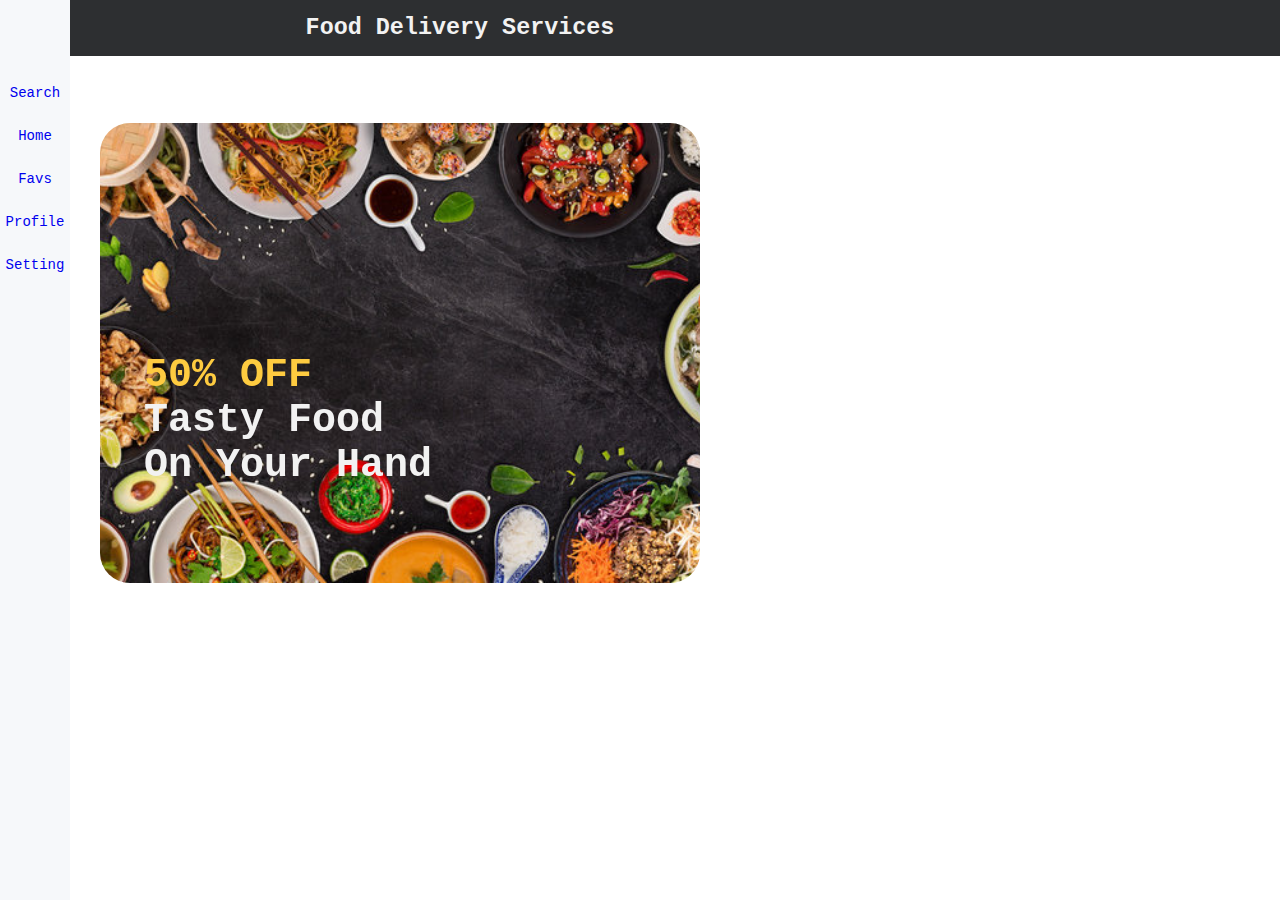
==== index.html @ 913980af "first commit" ====
<!DOCTYPE html>
<html lang="en">
<head>
    <meta charset="UTF-8">
    <meta name="viewport" content="width=device-width, initial-scale=1.0">
    <title>GoFood Mockup</title>
    <link rel="stylesheet" href="style.css">
</head>
<body>
    <!-- header -->
     <input type="checkbox" id="cart">

     <h3 class="logo">Food Delivery Services</h3>

     <!-- sidebar -->
      <div class="sidebar">
        <div class="sidebar-menu">
            <a href="#">Search</a>
        </div>
        <div class="sidebar-menu">
            <a href="#">Home</a>
        </div>
        <div class="sidebar-menu">
            <a href="#">Favs</a>
        </div>
        <div class="sidebar-menu">
            <a href="#">Profile</a>
        </div>
        <div class="sidebar-menu">
            <a href="#">Setting</a>
        </div>
      </div>

      <!-- main dashboard -->
       <div class="dashboard">
        <div class="dashboard-banner">
            <img src="img/360_F_335510693_HY7mLg3ARdLccKoXk3m66NLDpJRJh51p.jpg" alt="FoodEveryTime">
        
        <div class="banner-promo">
            <h1><span>50% OFF</span><br>
            Tasty Food <br> On Your Hand</h1>
        </div>
    </div>
       </div>
</body>
</html>
---- style.css ----
html{
    font-size: 20px;
}
:root{
    --mainColor:#f6f8fa;
    --darkBlack:#2d2f31;
    --darkGrey:#61666b;
    --grey:#d5d5d5;
    --lightGrey: #f2f2f2;
    --yellow: #fecb40;
    --red: #df113c;
}
*{
    margin: 0;
    padding: 0;
    box-sizing: border-box;
    font-family: 'Courier New', Courier, monospace;
}

body{
    width: 100%;
    height: 100%;
    color: var(--darkBlack);
    
}
p{
    font-size: 14px;
}
.logo{
    position: fixed;
    background-color: var(--darkBlack);
    color: var(--lightGrey);
    width: 100%;
    text-align: center;
    padding: 15px 420px 15px 60px;
    top:0;
    
}
.sidebar{
    position: fixed;
    top: 0;
    left: 0;
    width: 70px;
    height: 100%;
    background-color: var(--mainColor);
    padding-top: 70px;
}
.sidebar-menu{
    width: 100%;
    text-align: center;
    padding: 10px 5px;
    color: var(--darkBlack);
    
    
}
.sidebar-menu>a{
    text-decoration: none;
    font-size: 0.7rem;
}
.sidebar-menu>a:hover{
    color: #fecb40;
}
.dashboard{
    height: 100%;
    width: 100%;
    margin-left: 80px;
}
.dashboard-banner{
    width: 50%;
    height: 500px;
    position: relative;
    margin-top: 4rem;
    padding: 1rem;
    cursor: pointer;
}
.dashboard-banner>img{
    width: 100%;
    height: 100%;
    border-radius: 30px;
    object-fit: cover;
}
.banner-promo{
    position: absolute;
    color: var(--lightGrey);
    top:50%;
    left: 10%;
    font-weight: 800;
}
.banner-promo >h1>span{
    color: var(--yellow);
}
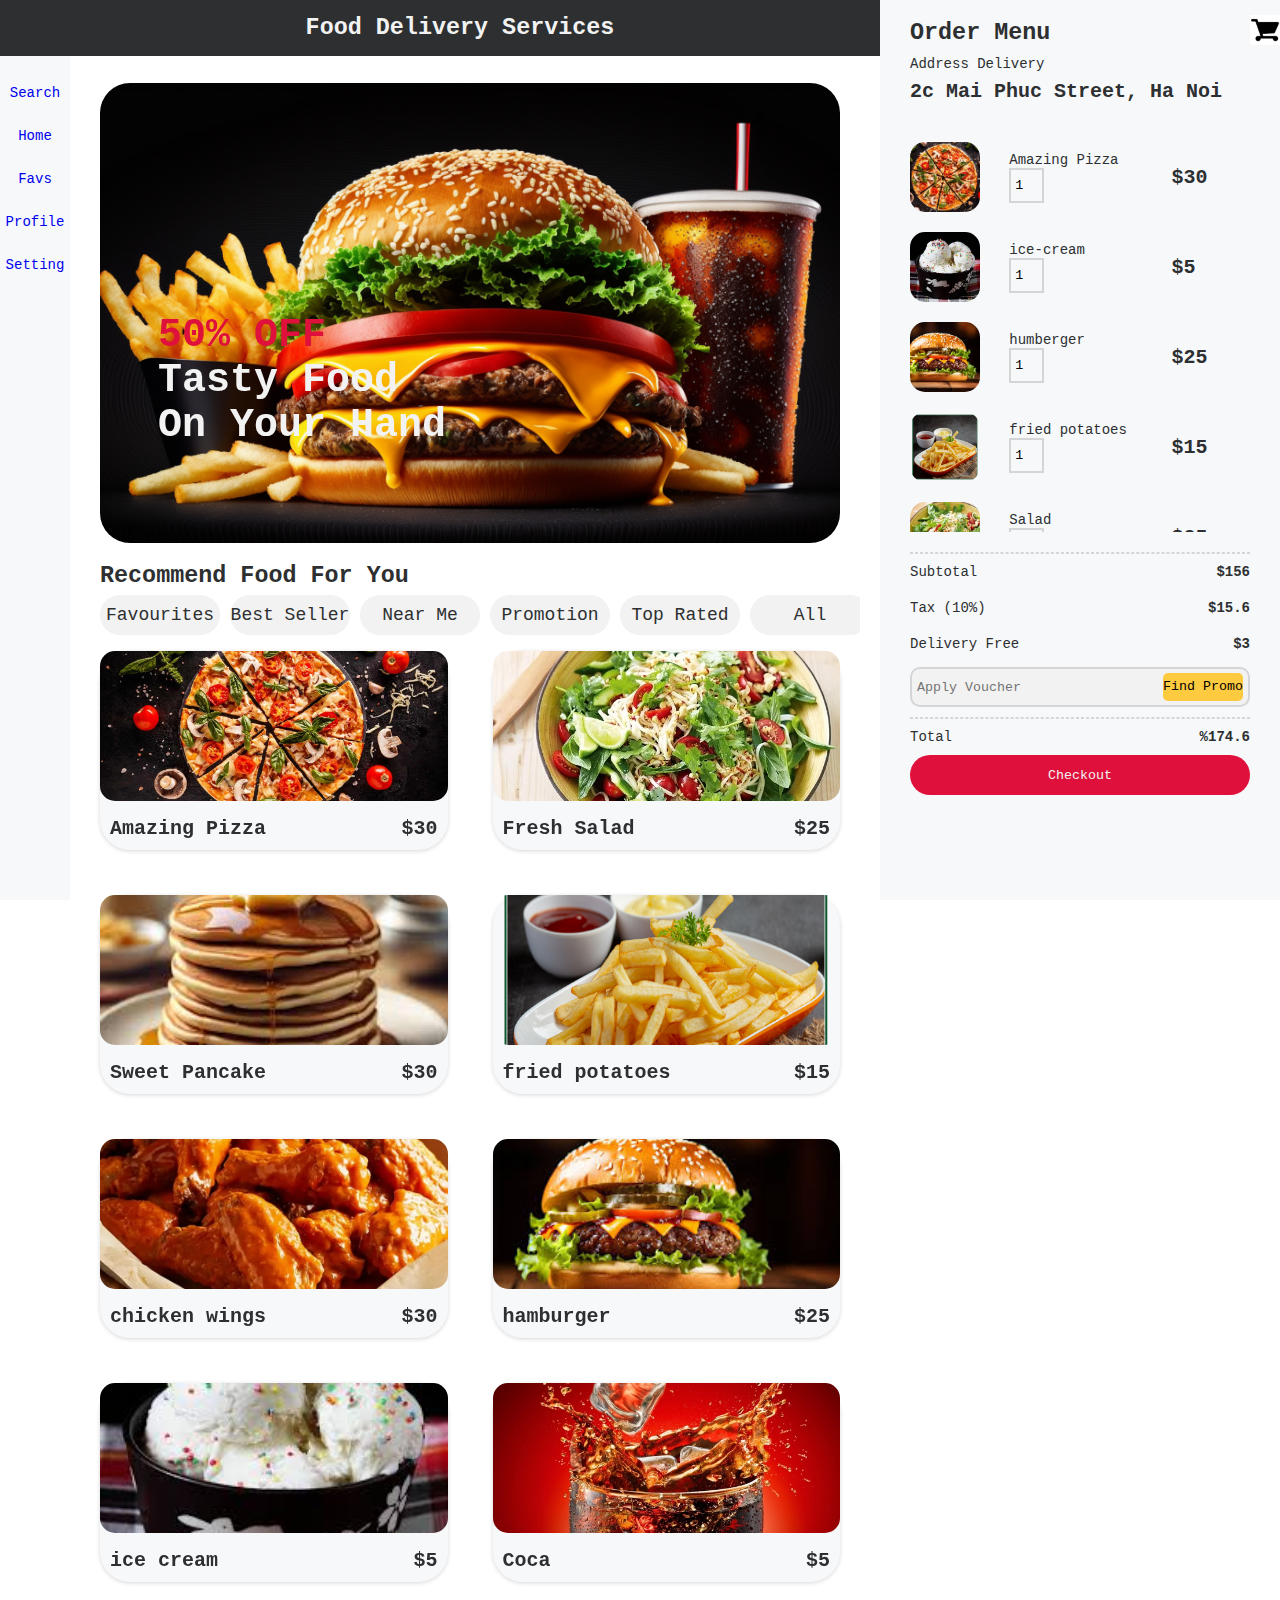
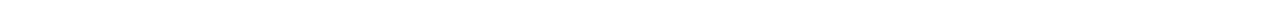
==== commit b2bf5a8b: "add home" ====
--- a/index.html
+++ b/index.html
@@ -8,7 +8,9 @@
 </head>
 <body>
     <!-- header -->
-     <input type="checkbox" id="cart">
+     <!-- <input type="checkbox" id="cart"> -->
+      <input type="checkbox" id="card">
+      <label for="card"><img id= "cart" src="img/images (1).png" alt="" ></label>
 
      <h3 class="logo">Food Delivery Services</h3>
 
@@ -34,13 +36,147 @@
       <!-- main dashboard -->
        <div class="dashboard">
         <div class="dashboard-banner">
-            <img src="img/360_F_335510693_HY7mLg3ARdLccKoXk3m66NLDpJRJh51p.jpg" alt="FoodEveryTime">
+            <img src="img/grilled-beef-burger-with-fries-cheese-tomato-generative-ai.jpg" alt="FoodEveryTime">
         
         <div class="banner-promo">
             <h1><span>50% OFF</span><br>
             Tasty Food <br> On Your Hand</h1>
         </div>
     </div>
-       </div>
+    <h3 class="dashboard-title">Recommend Food For You</h3>
+    <div class="dashboard-menu">
+        <a href="#">Favourites</a>
+        <a href="#">Best Seller</a>
+        <a href="#">Near Me</a>
+        <a href="#">Promotion</a>
+        <a href="#">Top Rated</a>
+        <a href="#">All</a>
+    </div>
+    
+    <div class="dashboard-content">
+        <div class="dashboard-cart">
+            <img class="card-img" src="img/pizza-thumbnail.jpg" alt="pizza-thumbnail">
+            <div class="card-detail">
+                <h4>Amazing Pizza<span>$30</span></h4>
+            </div>
+        </div>
+        <div class="dashboard-cart">
+            <img class="card-img" src="img/salad.webp" alt="salad">
+            <div class="card-detail">
+                <h4>Fresh Salad<span>$25</span></h4>
+            </div>
+        </div>
+        <div class="dashboard-cart">
+            <img class="card-img" src="img/Pancake.jpg" alt="Pancake">
+            <div class="card-detail">
+                <h4>Sweet Pancake<span>$30</span></h4>
+            </div>
+        </div>
+        <div class="dashboard-cart">
+            <img class="card-img" src="img/khoai-tay-chien.png" alt="fried potatoes">
+            <div class="card-detail">
+                <h4>fried potatoes<span>$15</span></h4>
+            </div>
+        </div>
+        <div class="dashboard-cart">
+            <img class="card-img" src="img/Franks RedHot Air Fryer Buffalo Ranch Chicken Wings-1376x774.webp" alt="chicken wings">
+            <div class="card-detail">
+                <h4>chicken wings<span>$30</span></h4>
+            </div>
+        </div>
+        <div class="dashboard-cart">
+            <img class="card-img" src="img/humberger.jpg" alt="hamburger">
+            <div class="card-detail">
+                <h4>hamburger<span>$25</span></h4>
+            </div>
+        </div>
+        <div class="dashboard-cart">
+            <img class="card-img" src="img/ice-cream.jpg" alt="ice cream">
+            <div class="card-detail">
+                <h4>ice cream<span>$5</span></h4>
+            </div>
+        </div>
+        <div class="dashboard-cart">
+            <img class="card-img" src="img/coca3-1455639387726.webp" alt="coca">
+            <div class="card-detail">
+                <h4>Coca<span>$5</span></h4>
+            </div>
+        </div>
+        
+        </div>
+    </div>
+    <div class="dashboard-order">
+        
+        <h3>Order Menu</h3>
+        
+        <div class="order-address">
+            <p>Address Delivery</p>
+            <h4>2c Mai Phuc Street, Ha Noi</h4>
+        </div>
+        <div class="order-wrapper">
+            <div class="order-card">
+                <img class="order-img" src="img/pizza-thumbnail.jpg" alt="">
+            <div class="order-detail">
+                <p>Amazing Pizza</p>
+                <input type="number" value="1">
+            </div>
+            <h4 class="order-price">$30</h4>
+            </div>
+            
+            <div class="order-card">
+                <img class="order-img" src="img/ice-cream.jpg" alt="">
+            
+            <div class="order-detail">
+                <p>ice-cream</p>
+                <input type="number" value="1">
+            </div>
+            <h4 class="order-price">$5</h4>
+        </div>
+            <div class="order-card">
+                <img class="order-img" src="img/humberger.jpg" alt="">
+            
+            <div class="order-detail">
+                <p>humberger</p>
+                <input type="number" value="1">
+            </div>
+            <h4 class="order-price">$25</h4>
+        </div>
+            <div class="order-card">
+                <img class="order-img" src="img/khoai-tay-chien.png" alt="">
+            
+            <div class="order-detail">
+                <p>fried potatoes</p>
+                <input type="number" value="1">
+            </div>
+            <h4 class="order-price">$15</h4>
+        </div>
+            <div class="order-card">
+                <img class="order-img" src="img/salad.webp" alt="">
+            
+            <div class="order-detail">
+                <p>Salad</p>
+                <input type="number" value="1">
+            </div>
+            <h4 class="order-price">$25</h4>
+        </div>
+        </div>
+        <hr class="divider">
+        <div class="order-total">
+            <p>Subtotal <span>$156</span></p>
+            <p>Tax (10%) <span>$15.6</span></p>
+            <p>Delivery Free <span>$3</span></p>
+
+            <div class="order-promo">
+                <input class="input-promo" type="text" placeholder="Apply Voucher">
+                <button class="button-promo">Find Promo</button>
+            </div>
+            <hr class="divider">
+            <p>Total <span>%174.6</span></p>
+        </div>
+        <button class="checkout">
+            Checkout
+        </button>
+    </div>
+
 </body>
 </html>
--- a/style.css
+++ b/style.css
@@ -19,9 +19,8 @@
 
 body{
     width: 100%;
-    height: 100%;
+    height: auto;
     color: var(--darkBlack);
-    
 }
 p{
     font-size: 14px;
@@ -33,6 +32,7 @@
     width: 100%;
     text-align: center;
     padding: 15px 420px 15px 60px;
+    z-index: 2;
     top:0;
     
 }
@@ -64,12 +64,13 @@
     height: 100%;
     width: 100%;
     margin-left: 80px;
+    padding-right: 500px;
 }
 .dashboard-banner{
-    width: 50%;
+    width: 100%;
     height: 500px;
     position: relative;
-    margin-top: 4rem;
+    margin-top: 2rem;
     padding: 1rem;
     cursor: pointer;
 }
@@ -87,5 +88,182 @@
     font-weight: 800;
 }
 .banner-promo >h1>span{
+    color: var(--red);
+}
+.dashboard-title{
+    padding: 0 1rem;
+}
+.dashboard-menu{
+    display: flex;
+    gap: 10px;
+    padding: 0.3rem 1rem;
+    overflow-x: auto;
+}
+.dashboard-menu > a{
+    text-decoration: none;
+    text-align: center;
+    border-radius: 20px;
+    min-width: 120px;
+    padding: 0.5rem 0;
+    font-size: 0.9rem;
+    color: var(--darkBlack);
+    background-color: var(--lightGrey);
+}
+.dashboard-menu > a:hover{
+    background-color: var(--red);
+    color: var(--lightGrey);
+}
+.dashboard-content{
+    display: grid;
+    grid-template-columns: repeat(auto-fit,minmax(250px,1fr));
+    gap:45px;
+    padding: 0.5rem 1rem 1rem 1rem;
+}
+.dashboard-cart{
+    background-color: var(--mainColor);
+    box-shadow: rgba(0, 0, 0,0.16) 0px 1px 4px;
+    position: relative;
+    border-radius: 30px;
+    cursor: pointer;
+}
+.card-img{
+    width: 100%;
+    height: 150px;
+    object-fit: cover;
+    border-radius: 15px;
+}
+.card-detail{
+    padding: 10px;
+}
+.card-detail >h4>span{
+    float: right;
+}
+.dashboard-order{
+    width: 400px;
+    min-height: 100%;
+    position: fixed;
+    top: 0;
+    right: 0;
+    padding: 0.5rem 1.5rem;
+    background-color: var(--mainColor);
+    z-index: 3;
+    overflow: auto;
+}
+.dashboard-order>img{
+    width: 30px;
+    float: right;
+}
+.dashboard-order>h3{
+    padding: 10px 0;
+}
+.order-address>h4{
+    line-height: 2;
+}
+
+.order-wrapper{
+    height: 400px;
+    width: 100%;
+    overflow-y: scroll;
+    margin: 20px 0;
+}
+
+.order-card{
+    display: grid;
+    grid-template-columns: 0.6fr 1fr 0.5fr;
+    padding: 10px 0;
+    gap: 5px;
+    align-items: center;
+}
+.order-img{
+    width: 70px;
+    height: 70px;
+    object-fit: cover;
+    border-radius: 15px;
+}
+.order-detail>input{
+    width: 35px;
+    height: 35px;
+    text-align: center;
+    border: 2px solid var(--grey);
+    background-color: transparent;
+}
+.divider{
+    width: 100%;
+    border: 1px dashed var(--grey);
+}
+.order-total>p{
+    padding: 10px 0;
+}
+.order-total>p>span{
+    float: right;
+    font-weight: 600;
+}
+.order-promo{
+    display: flex;
+    justify-content: space-between;
+    align-items: center;
+    background-color: var(--lightGrey);
+    border: 2px solid var(--grey);
+    border-radius: 10px;
+    height: 40px;
+    padding: 0 5px;
+    margin: 5px 0 10px 0;
+}
+.input-promo{
+    height: 100%;
+    width: 70%;
+    background-color: transparent;
+    border: none;
+}
+.button-promo{
+    background-color: var(--yellow);
+    height: 80%;
+    border-radius: 5px;
+    cursor: pointer;
+    border: none;
+}
+.button-promo:hover{
+    color: var(--darkGrey);
+}
+.checkout{
+    width: 100%;
+    height: 40px;
+    text-align: center;
+    background-color: var(--red);
+    border: none;
+    border-radius: 20px;
+    color: var(--lightGrey);
+    cursor: pointer;
+}
+.checkout:hover{
     color: var(--yellow);
 }
+#cart{
+    z-index: 4;
+    position: fixed;
+    width: 30px;
+    right: 0;
+    top: 15px;
+    cursor: pointer;
+}
+#card:checked ~ .dashboard-order {
+    display: none;
+}
+
+#card:checked ~ .dashboard {
+    padding-right: 20px;
+}
+
+#card:checked ~ logo{
+    padding-right: 0px;
+    
+}
+@media screen and (max-width: 680px){
+    .dashboard{
+        padding-right: 0;
+    }
+    .dashboard-order{
+        width: 100%;
+        left: 0;
+    }    
+}
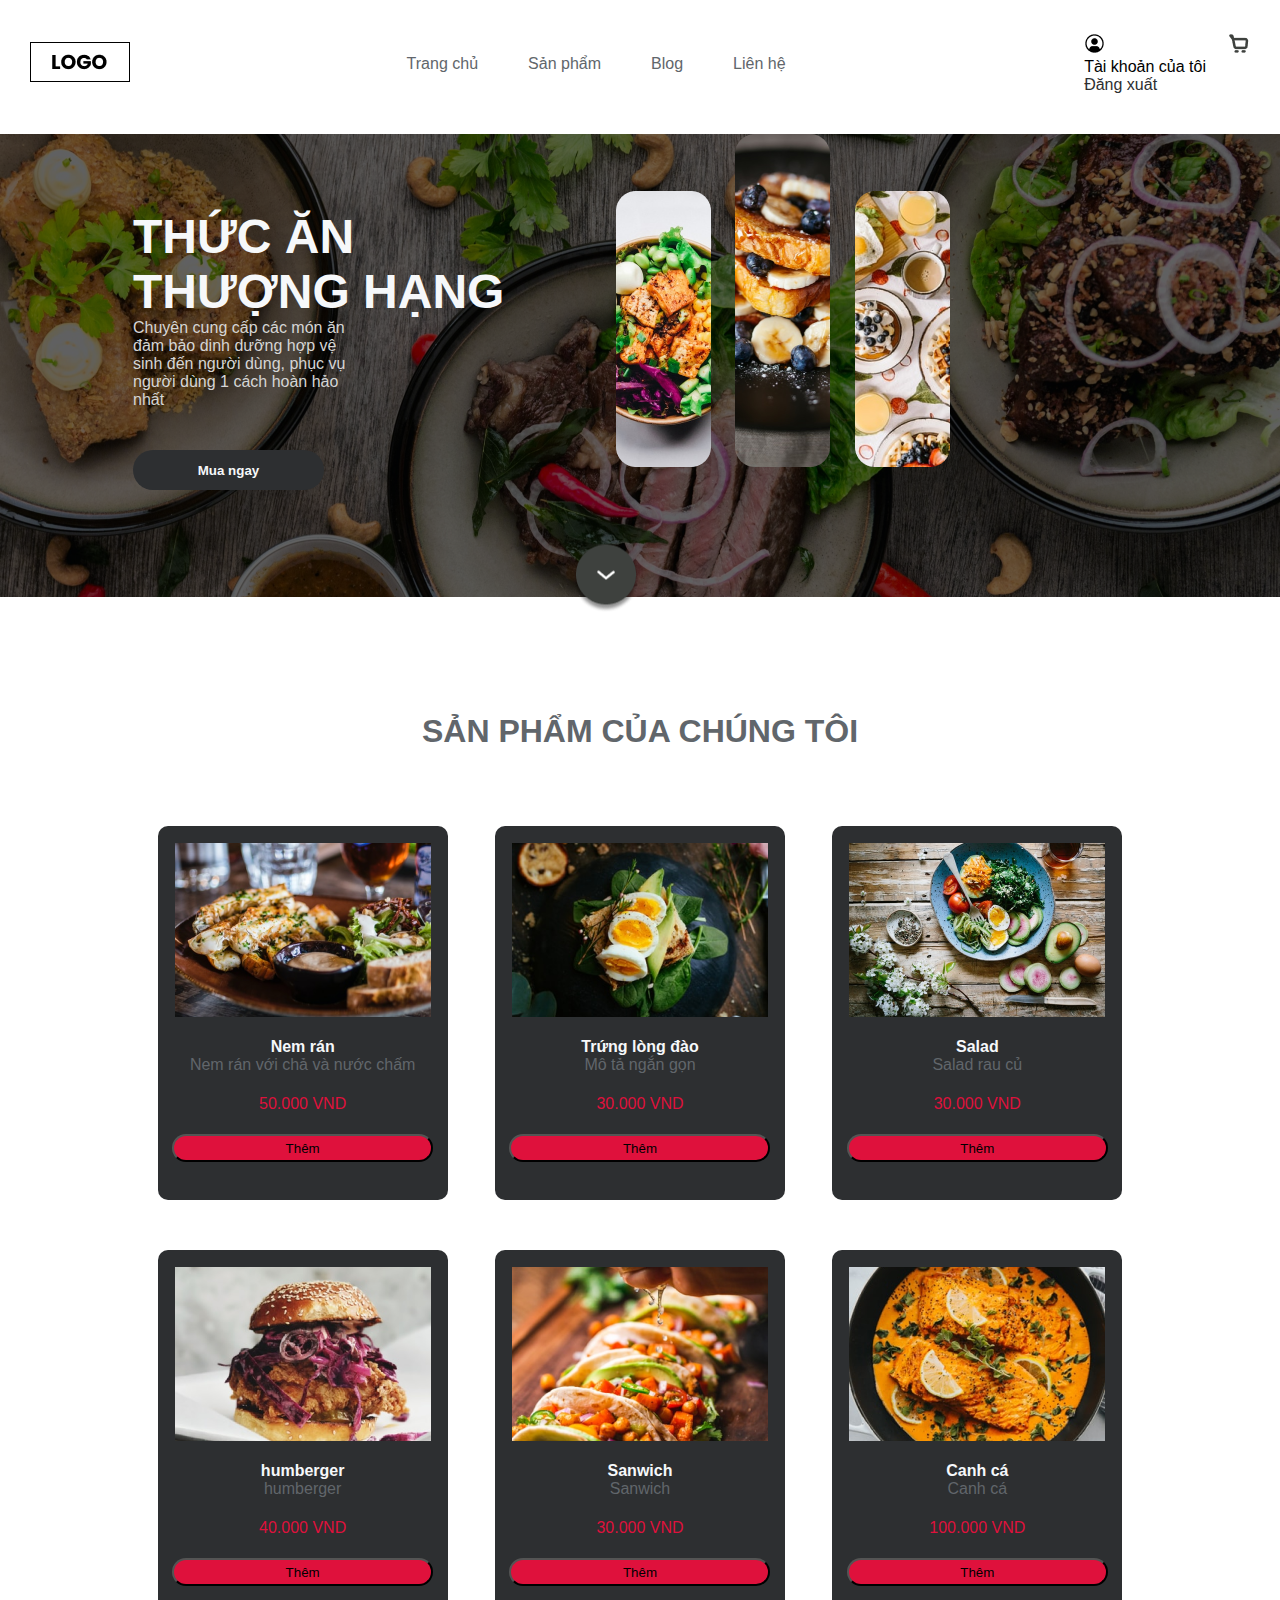
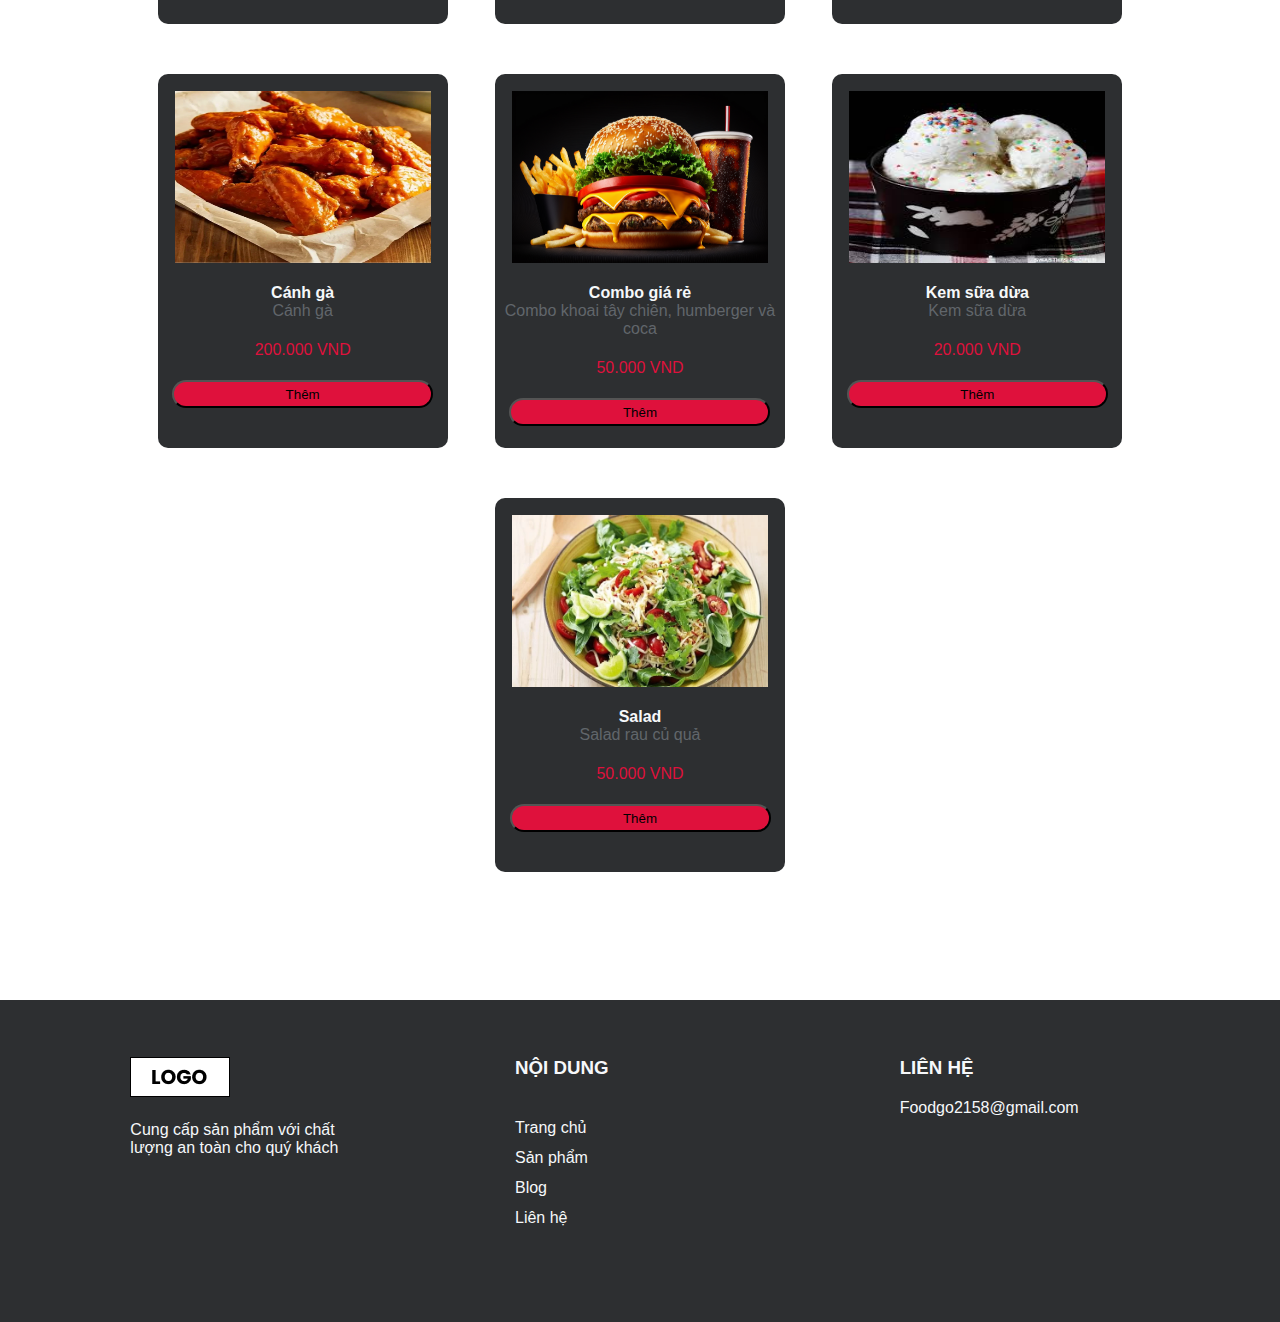
==== commit 94771af9: "edit" ====
--- a/index.html
+++ b/index.html
@@ -4,179 +4,187 @@
     <meta charset="UTF-8">
     <meta name="viewport" content="width=device-width, initial-scale=1.0">
     <title>GoFood Mockup</title>
+    <!-- <link rel="stylesheet" href="font/fontawesome-free-6.6.0-desktop/metadata/icon-families.json"> -->
+    <link rel="stylesheet">
     <link rel="stylesheet" href="style.css">
 </head>
 <body>
-    <!-- header -->
-     <!-- <input type="checkbox" id="cart"> -->
-      <input type="checkbox" id="card">
-      <label for="card"><img id= "cart" src="img/images (1).png" alt="" ></label>
-
-     <h3 class="logo">Food Delivery Services</h3>
-
-     <!-- sidebar -->
-      <div class="sidebar">
-        <div class="sidebar-menu">
-            <a href="#">Search</a>
+    <div id="wrapper">
+        <div id="header"> 
+            <a href="index.html" class="logo">
+                <img src="img/assets/logo.png" alt="logo">
+            </a>
+            <div id="menu">
+                <div class="item">
+                    <a href="index.html">Trang chủ</a>
+                </div>
+                <div class="item">
+                    <a href="">Sản phẩm</a>
+                </div>
+                <div class="item">
+                    <a href="">Blog</a>
+                </div>
+                <div class="item">
+                    <a href="">Liên hệ</a>
+                </div>
+            </div>
+            <div id="actions">
+                <div class="item">
+                    
+                    <img src="img/assets/user.png" alt="" id="tk">
+                    <ul id="list_acc" class="list_acc">
+                        <li class="title_account">
+                            <p>
+                                Tài khoản của tôi
+                            </p>
+                        </li> 
+                        <li class="title_account">
+                            <a style="text-decoration:none" href="../html/login.html">
+                                Đăng xuất
+                            </a>
+                        </li>
+                 </ul>
+                </div>
+                <div class="item">
+                    <img src="img/assets/cart.png" alt="">
+                </div>
+            </div>
         </div>
-        <div class="sidebar-menu">
-            <a href="#">Home</a>
+        <div id="banner">
+            <div class="box-left">
+                <h2>
+                    <span>THỨC ĂN</span>
+                    <br>
+                    <span>THƯỢNG HẠNG</span>
+                </h2>
+                <p>Chuyên cung cấp các món ăn đảm bảo dinh dưỡng hợp vệ sinh đến người dùng, 
+                    phục vụ người dùng 1 cách hoàn hảo nhất</p>
+                <button value="mua">Mua ngay</button>
+            </div>
+            <div class="box-right">
+                <img src="img/assets/img_1.png" alt="">
+                <img src="img/assets/img_2.png" alt="">
+                <img src="img/assets/img_3.png" alt="">
+            </div>
+            <div class="to-bottom">
+                <a href="#wp-products">
+                    <img src="img/assets/to_bottom.png" alt="">
+                </a>
+            </div>
         </div>
-        <div class="sidebar-menu">
-            <a href="#">Favs</a>
+        <div id="wp-products">
+            <h2>SẢN PHẨM CỦA CHÚNG TÔI</h2>
+            <ul id="list-products">
+                <div class="item">
+                    <img src="img/assets/product_1.png" alt="Nem rán">
+                
+                    <div class="name">Nem rán</div>
+                    <div class="desc">Nem rán với chả và nước chấm</div>
+                    <div class="price">50.000 VND</div>
+                    <button value="them">Thêm</button>
+                </div>
+                <div class="item">
+                    <img src="img/assets/product_2.png" alt="Trứng lòng đào">
+                
+                    <div class="name">Trứng lòng đào</div>
+                    <div class="desc">Mô tả ngắn gọn</div>
+                    <div class="price">30.000 VND</div>
+                    <button value="them">Thêm</button>
+                </div>
+                <div class="item">
+                    <img src="img/assets/product_3.png" alt="Salad">
+                
+                    <div class="name">Salad</div>
+                    <div class="desc">Salad rau củ</div>
+                    <div class="price">30.000 VND</div>
+                    <button value="them">Thêm</button>
+                </div>
+                <div class="item">
+                    <img src="img/assets/product_4.png" alt="humberger">
+                
+                    <div class="name">humberger</div>
+                    <div class="desc">humberger</div>
+                    <div class="price">40.000 VND</div>
+                    <button value="them">Thêm</button>
+                </div>
+                <div class="item">
+                    <img src="img/assets/product_5.png" alt="Sanwich">
+                
+                    <div class="name">Sanwich</div>
+                    <div class="desc">Sanwich</div>
+                    <div class="price">30.000 VND</div>
+                    <button value="them">Thêm</button>
+                </div>
+                <div class="item">
+                    <img src="img/assets/product_6.png" alt="Canh cá">
+                
+                    <div class="name">Canh cá</div>
+                    <div class="desc">Canh cá</div>
+                    <div class="price">100.000 VND</div>
+                    <button value="them">Thêm</button>
+                </div>
+                <div class="item">
+                    <img src="img/Franks RedHot Air Fryer Buffalo Ranch Chicken Wings-1376x774.webp" alt="Cánh gà" style="width: 256px; height: 172px;">
+                
+                    <div class="name">Cánh gà</div>
+                    <div class="desc">Cánh gà</div>
+                    <div class="price">200.000 VND</div>
+                    <button value="them">Thêm</button>
+                </div>
+                <div class="item">
+                    <img src="img/grilled-beef-burger-with-fries-cheese-tomato-generative-ai.jpg" alt="Combo giá rẻ" style="width: 256px; height: 172px;">
+                
+                    <div class="name">Combo giá rẻ</div>
+                    <div class="desc">Combo khoai tây chiên, humberger và coca</div>
+                    <div class="price">50.000 VND</div>
+                    <button value="them">Thêm</button>
+                </div>
+                <div class="item">
+                    <img src="img/ice-cream.jpg" alt="" style="width: 256px; height: 172px;">
+                
+                    <div class="name">Kem sữa dừa</div>
+                    <div class="desc">Kem sữa dừa</div>
+                    <div class="price">20.000 VND</div>
+                    <button value="them">Thêm</button>
+                </div>
+                <div class="item">
+                    <img src="img/salad.webp" alt="" style="width: 256px; height: 172px;">
+                
+                    <div class="name">Salad</div>
+                    <div class="desc">Salad rau củ quả</div>
+                    <div class="price">50.000 VND</div>
+                    <button value="them">Thêm</button>
+                </div>
+            </ul>
         </div>
-        <div class="sidebar-menu">
-            <a href="#">Profile</a>
+        <div class="footer">
+            <div class="box">
+                <img src="img/assets/logo.png" alt="">
+                <p>Cung cấp sản phẩm với chất lượng an toàn cho quý khách</p>
+            </div>
+        <div class="box">
+            <h3>NỘI DUNG</h3>
+            <ul class="quick-mneu">
+                <div class="item">
+                    <a href="">Trang chủ</a>
+                </div>
+                <div class="item">
+                    <a href="">Sản phẩm</a>
+                </div>
+                <div class="item">
+                    <a href="">Blog</a>
+                </div>
+                <div class="item">
+                    <a href="">Liên hệ</a>
+                </div>
+            </ul>
         </div>
-        <div class="sidebar-menu">
-            <a href="#">Setting</a>
-        </div>
-      </div>
-
-      <!-- main dashboard -->
-       <div class="dashboard">
-        <div class="dashboard-banner">
-            <img src="img/grilled-beef-burger-with-fries-cheese-tomato-generative-ai.jpg" alt="FoodEveryTime">
-        
-        <div class="banner-promo">
-            <h1><span>50% OFF</span><br>
-            Tasty Food <br> On Your Hand</h1>
+        <div class="box">
+            <h3>LIÊN HỆ</h3>
+            <p>Foodgo2158@gmail.com</p>
         </div>
     </div>
-    <h3 class="dashboard-title">Recommend Food For You</h3>
-    <div class="dashboard-menu">
-        <a href="#">Favourites</a>
-        <a href="#">Best Seller</a>
-        <a href="#">Near Me</a>
-        <a href="#">Promotion</a>
-        <a href="#">Top Rated</a>
-        <a href="#">All</a>
     </div>
-    
-    <div class="dashboard-content">
-        <div class="dashboard-cart">
-            <img class="card-img" src="img/pizza-thumbnail.jpg" alt="pizza-thumbnail">
-            <div class="card-detail">
-                <h4>Amazing Pizza<span>$30</span></h4>
-            </div>
-        </div>
-        <div class="dashboard-cart">
-            <img class="card-img" src="img/salad.webp" alt="salad">
-            <div class="card-detail">
-                <h4>Fresh Salad<span>$25</span></h4>
-            </div>
-        </div>
-        <div class="dashboard-cart">
-            <img class="card-img" src="img/Pancake.jpg" alt="Pancake">
-            <div class="card-detail">
-                <h4>Sweet Pancake<span>$30</span></h4>
-            </div>
-        </div>
-        <div class="dashboard-cart">
-            <img class="card-img" src="img/khoai-tay-chien.png" alt="fried potatoes">
-            <div class="card-detail">
-                <h4>fried potatoes<span>$15</span></h4>
-            </div>
-        </div>
-        <div class="dashboard-cart">
-            <img class="card-img" src="img/Franks RedHot Air Fryer Buffalo Ranch Chicken Wings-1376x774.webp" alt="chicken wings">
-            <div class="card-detail">
-                <h4>chicken wings<span>$30</span></h4>
-            </div>
-        </div>
-        <div class="dashboard-cart">
-            <img class="card-img" src="img/humberger.jpg" alt="hamburger">
-            <div class="card-detail">
-                <h4>hamburger<span>$25</span></h4>
-            </div>
-        </div>
-        <div class="dashboard-cart">
-            <img class="card-img" src="img/ice-cream.jpg" alt="ice cream">
-            <div class="card-detail">
-                <h4>ice cream<span>$5</span></h4>
-            </div>
-        </div>
-        <div class="dashboard-cart">
-            <img class="card-img" src="img/coca3-1455639387726.webp" alt="coca">
-            <div class="card-detail">
-                <h4>Coca<span>$5</span></h4>
-            </div>
-        </div>
-        
-        </div>
-    </div>
-    <div class="dashboard-order">
-        
-        <h3>Order Menu</h3>
-        
-        <div class="order-address">
-            <p>Address Delivery</p>
-            <h4>2c Mai Phuc Street, Ha Noi</h4>
-        </div>
-        <div class="order-wrapper">
-            <div class="order-card">
-                <img class="order-img" src="img/pizza-thumbnail.jpg" alt="">
-            <div class="order-detail">
-                <p>Amazing Pizza</p>
-                <input type="number" value="1">
-            </div>
-            <h4 class="order-price">$30</h4>
-            </div>
-            
-            <div class="order-card">
-                <img class="order-img" src="img/ice-cream.jpg" alt="">
-            
-            <div class="order-detail">
-                <p>ice-cream</p>
-                <input type="number" value="1">
-            </div>
-            <h4 class="order-price">$5</h4>
-        </div>
-            <div class="order-card">
-                <img class="order-img" src="img/humberger.jpg" alt="">
-            
-            <div class="order-detail">
-                <p>humberger</p>
-                <input type="number" value="1">
-            </div>
-            <h4 class="order-price">$25</h4>
-        </div>
-            <div class="order-card">
-                <img class="order-img" src="img/khoai-tay-chien.png" alt="">
-            
-            <div class="order-detail">
-                <p>fried potatoes</p>
-                <input type="number" value="1">
-            </div>
-            <h4 class="order-price">$15</h4>
-        </div>
-            <div class="order-card">
-                <img class="order-img" src="img/salad.webp" alt="">
-            
-            <div class="order-detail">
-                <p>Salad</p>
-                <input type="number" value="1">
-            </div>
-            <h4 class="order-price">$25</h4>
-        </div>
-        </div>
-        <hr class="divider">
-        <div class="order-total">
-            <p>Subtotal <span>$156</span></p>
-            <p>Tax (10%) <span>$15.6</span></p>
-            <p>Delivery Free <span>$3</span></p>
-
-            <div class="order-promo">
-                <input class="input-promo" type="text" placeholder="Apply Voucher">
-                <button class="button-promo">Find Promo</button>
-            </div>
-            <hr class="divider">
-            <p>Total <span>%174.6</span></p>
-        </div>
-        <button class="checkout">
-            Checkout
-        </button>
-    </div>
-
+    <script src="trangchu.js"></script>
 </body>
 </html>
--- a/style.css
+++ b/style.css
@@ -1,6 +1,4 @@
-html{
-    font-size: 20px;
-}
+
 :root{
     --mainColor:#f6f8fa;
     --darkBlack:#2d2f31;
@@ -11,259 +9,183 @@
     --red: #df113c;
 }
 *{
+    padding: 0;
     margin: 0;
-    padding: 0;
     box-sizing: border-box;
-    font-family: 'Courier New', Courier, monospace;
+    font-family: Verdana, Geneva, Tahoma, sans-serif;
+    cursor: pointer;
+}
+#wrapper{
+    /* kích thước màn hình là 1280 * 720 */
+    width: 100%;
+    height: 100vh;
+}
+#header{
+    width: 100%;
+    display: flex;
+    padding: 0px 30px;
+    margin-top: 33px;
+    justify-content: space-between;
+    align-items: center;
+}
+#menu{
+    display: flex;
+}
+#menu .item{
+    margin: 0px 25px;
+}
+#menu .item>a{
+    color: var(--darkGrey);
+    text-decoration: none;
 }
 
-body{
-    width: 100%;
-    height: auto;
+#actions{
+    display: flex;
+}
+#actions .item{
+    margin-left: 22px;
+}
+#actions .item li{
+    list-style: none;
+    z-index: 3;
+}
+#actions .item li>a{
+    text-decoration: none;
     color: var(--darkBlack);
+
 }
-p{
-    font-size: 14px;
-}
-.logo{
-    position: fixed;
-    background-color: var(--darkBlack);
-    color: var(--lightGrey);
-    width: 100%;
-    text-align: center;
-    padding: 15px 420px 15px 60px;
-    z-index: 2;
-    top:0;
-    
-}
-.sidebar{
-    position: fixed;
-    top: 0;
-    left: 0;
-    width: 70px;
-    height: 100%;
-    background-color: var(--mainColor);
-    padding-top: 70px;
-}
-.sidebar-menu{
-    width: 100%;
-    text-align: center;
-    padding: 10px 5px;
-    color: var(--darkBlack);
-    
-    
-}
-.sidebar-menu>a{
-    text-decoration: none;
-    font-size: 0.7rem;
-}
-.sidebar-menu>a:hover{
-    color: #fecb40;
-}
-.dashboard{
-    height: 100%;
-    width: 100%;
-    margin-left: 80px;
-    padding-right: 500px;
-}
-.dashboard-banner{
-    width: 100%;
-    height: 500px;
-    position: relative;
-    margin-top: 2rem;
-    padding: 1rem;
-    cursor: pointer;
-}
-.dashboard-banner>img{
-    width: 100%;
-    height: 100%;
-    border-radius: 30px;
-    object-fit: cover;
-}
-.banner-promo{
-    position: absolute;
-    color: var(--lightGrey);
-    top:50%;
-    left: 10%;
-    font-weight: 800;
-}
-.banner-promo >h1>span{
-    color: var(--red);
-}
-.dashboard-title{
-    padding: 0 1rem;
-}
-.dashboard-menu{
-    display: flex;
-    gap: 10px;
-    padding: 0.3rem 1rem;
-    overflow-x: auto;
-}
-.dashboard-menu > a{
-    text-decoration: none;
-    text-align: center;
-    border-radius: 20px;
-    min-width: 120px;
-    padding: 0.5rem 0;
-    font-size: 0.9rem;
-    color: var(--darkBlack);
-    background-color: var(--lightGrey);
-}
-.dashboard-menu > a:hover{
-    background-color: var(--red);
-    color: var(--lightGrey);
-}
-.dashboard-content{
-    display: grid;
-    grid-template-columns: repeat(auto-fit,minmax(250px,1fr));
-    gap:45px;
-    padding: 0.5rem 1rem 1rem 1rem;
-}
-.dashboard-cart{
-    background-color: var(--mainColor);
-    box-shadow: rgba(0, 0, 0,0.16) 0px 1px 4px;
-    position: relative;
-    border-radius: 30px;
-    cursor: pointer;
-}
-.card-img{
-    width: 100%;
-    height: 150px;
-    object-fit: cover;
-    border-radius: 15px;
-}
-.card-detail{
-    padding: 10px;
-}
-.card-detail >h4>span{
-    float: right;
-}
-.dashboard-order{
-    width: 400px;
-    min-height: 100%;
-    position: fixed;
-    top: 0;
-    right: 0;
-    padding: 0.5rem 1.5rem;
-    background-color: var(--mainColor);
-    z-index: 3;
-    overflow: auto;
-}
-.dashboard-order>img{
-    width: 30px;
-    float: right;
-}
-.dashboard-order>h3{
-    padding: 10px 0;
-}
-.order-address>h4{
-    line-height: 2;
-}
-
-.order-wrapper{
-    height: 400px;
-    width: 100%;
-    overflow-y: scroll;
-    margin: 20px 0;
-}
-
-.order-card{
-    display: grid;
-    grid-template-columns: 0.6fr 1fr 0.5fr;
-    padding: 10px 0;
-    gap: 5px;
-    align-items: center;
-}
-.order-img{
-    width: 70px;
-    height: 70px;
-    object-fit: cover;
-    border-radius: 15px;
-}
-.order-detail>input{
-    width: 35px;
-    height: 35px;
-    text-align: center;
-    border: 2px solid var(--grey);
-    background-color: transparent;
-}
-.divider{
-    width: 100%;
-    border: 1px dashed var(--grey);
-}
-.order-total>p{
-    padding: 10px 0;
-}
-.order-total>p>span{
-    float: right;
-    font-weight: 600;
-}
-.order-promo{
-    display: flex;
-    justify-content: space-between;
-    align-items: center;
-    background-color: var(--lightGrey);
-    border: 2px solid var(--grey);
-    border-radius: 10px;
-    height: 40px;
-    padding: 0 5px;
-    margin: 5px 0 10px 0;
-}
-.input-promo{
-    height: 100%;
-    width: 70%;
-    background-color: transparent;
-    border: none;
-}
-.button-promo{
-    background-color: var(--yellow);
-    height: 80%;
-    border-radius: 5px;
-    cursor: pointer;
-    border: none;
-}
-.button-promo:hover{
-    color: var(--darkGrey);
-}
-.checkout{
-    width: 100%;
-    height: 40px;
-    text-align: center;
-    background-color: var(--red);
-    border: none;
-    border-radius: 20px;
-    color: var(--lightGrey);
-    cursor: pointer;
-}
-.checkout:hover{
-    color: var(--yellow);
-}
-#cart{
-    z-index: 4;
-    position: fixed;
-    width: 30px;
-    right: 0;
-    top: 15px;
-    cursor: pointer;
-}
-#card:checked ~ .dashboard-order {
+.list_acc.none{
     display: none;
 }
 
-#card:checked ~ .dashboard {
-    padding-right: 20px;
+
+
+
+#banner{
+    width: 100%;
+    background-image: url('img/assets/banner.png');
+    background-repeat: no-repeat;
+    background-size: cover;
+    height: 463px;
+    margin-top: 40px;
+    display: flex;
+    padding: 0px 133px;
+    position: relative;
+
+}
+#banner .box-left,.box-right{
+    width: 50%;
+}
+#banner .box-left h2{
+    font-size: 48px;
+    margin-top: 75px;
+    color: var(--mainColor);
+}
+#banner .box-left p{
+    color: var(--grey);
+    width: 50%;
+}
+#banner .box-left button{
+    width: 191px;
+    height: 40px;
+    margin-top: 41px;
+    background-color: var(--darkBlack);
+    border: none;
+    outline: none;
+    color: var(--mainColor);
+    border-radius: 20px;
+    font-weight: bold;
+   
+}
+#banner .box-left button:hover{
+    background-color: orange;
+}
+#banner .box-right img{
+    margin: 0px 10px;
+}
+.to-bottom{
+    position: relative;
+    bottom: -40px;
+    left: -50%;
+    transform: translateY(80%);
+}
+#wp-products{
+    padding: 116px 134px 78px 134px;
+}
+#wp-products h2{
+    text-align: center;
+    margin-bottom: 76px;
+    font-size: 32px;
+    color: var(--darkGrey);
+}
+#list-products{
+    display: flex;
+    justify-content: space-around;
+    align-items: center;
+    flex-wrap: wrap;
+    
+}
+#list-products .item{
+    width: 290px;
+    height: 374px;
+    background: var(--darkBlack);
+    border-radius: 10px;
+    margin-bottom: 50px;
+}
+#list-products .item img{
+    display: block;
+    margin: 0 auto;
+    margin-top: 17px;
+
+}
+#list-products .item .name{
+    text-align: center;
+    color: var(--mainColor);
+    font-weight: bold;
+    margin-top: 21px;
+}
+#list-products .item .desc{
+    text-align: center;
+    color: var(--darkGrey);
+}
+#list-products .item .price{
+    text-align: center;
+    margin-top: 21px;
+    color: #df113c;
+}
+#list-products .item>button{
+    margin: 0 auto;
+    display: block;
+    width: 90%;
+    margin-top: 21px;
+    background-color: #df113c;
+    height: 28px;
+    border-radius: 30px;
 }
 
-#card:checked ~ logo{
-    padding-right: 0px;
-    
+.footer {
+    width: 100%;
+    background-color: var(--darkBlack);
+    height: 322px;
+    color: var(--mainColor);
+    padding: 57px 63px 0px 63px;
+    display: flex;
+    justify-content: space-around;
+
 }
-@media screen and (max-width: 680px){
-    .dashboard{
-        padding-right: 0;
-    }
-    .dashboard-order{
-        width: 100%;
-        left: 0;
-    }    
+.footer .box{
+    width: 250px;
 }
+.footer .box p{
+    padding-top: 20px;
+}
+.footer .box .quick-mneu{
+    margin-top: 40px;
+}
+.footer .box .quick-mneu .item{
+    margin-bottom: 12px;
+}
+.footer .box .quick-mneu .item a{
+    color: var(--mainColor);
+    text-decoration: none;
+}